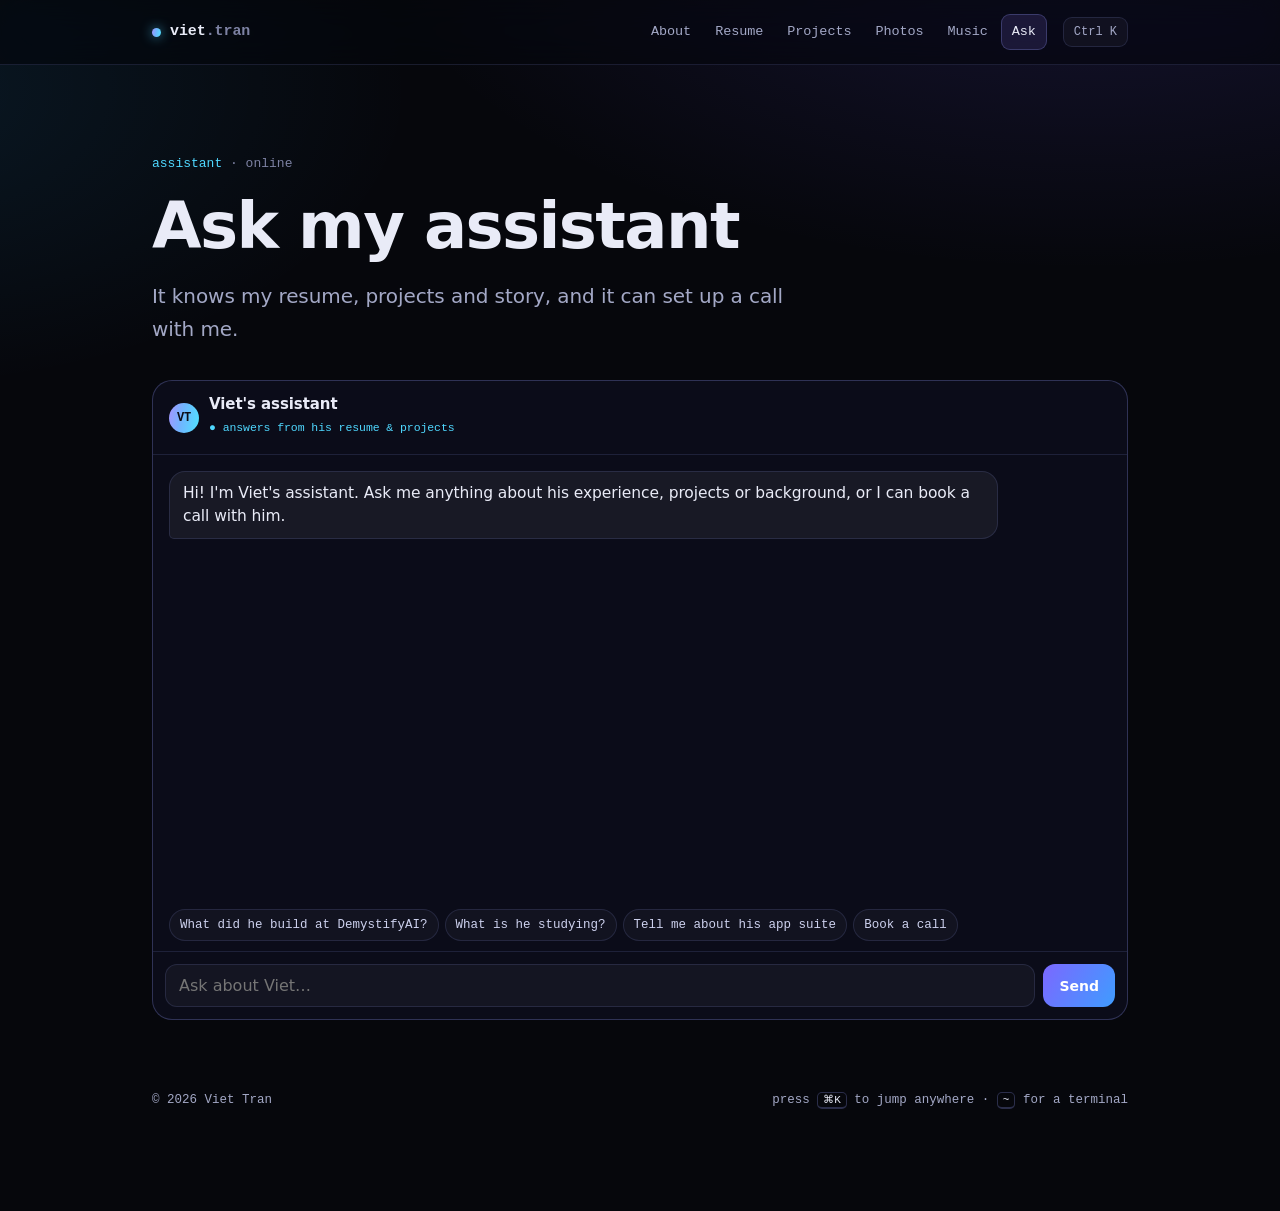
==== ask/index.html @ 3da8f182 "Publish site (content rev bb22c16f9d299852): 19 changed, 0 removed" ====
<!doctype html>
<html lang="en">
<head>
<meta name="site-root" content="../">
<meta charset="utf-8">
<meta name="viewport" content="width=device-width, initial-scale=1, viewport-fit=cover">
<title>Ask my assistant · Viet Tran</title>
<meta name="description" content="Ask questions about Viet Tran, or book a call.">
<meta name="theme-color" content="#06070c">
<meta property="og:title" content="Ask my assistant · Viet Tran">
<meta property="og:description" content="Ask questions about Viet Tran, or book a call.">
<meta property="og:type" content="website">
<meta property="og:image" content="https://viethtran.sites.tab.bot/og.png">
<link rel="icon" href="../assets/favicon.svg" type="image/svg+xml">
<link rel="stylesheet" href="../assets/styles.css">
<script defer src="../assets/data.js"></script>
<script defer src="../assets/app.js"></script>
</head>
<body class="ask-page">
<a class="skip" href="#main">Skip to content</a>
<div class="glow" aria-hidden="true"></div>
<header class="top">
  <div class="top-in">
    <a class="brand" href="../"><span class="dot" aria-hidden="true"></span><span>viet<span class="dim">.tran</span></span></a>
    <nav class="tabs" aria-label="Main"><a href="../" class="t-home">About</a><a href="../resume/">Resume</a><a href="../projects/">Projects</a><a href="../photos/">Photos</a><a href="../music/">Music</a><a href="../ask/" aria-current="page">Ask</a></nav>
    <button class="kbtn" type="button" data-open-cmdk aria-label="Open command menu"><span class="kbd-k">⌘K</span><svg class="kbtn-ic" viewBox="0 0 24 24" width="18" height="18" aria-hidden="true"><circle cx="11" cy="11" r="6.5" fill="none" stroke="currentColor" stroke-width="2"/><path d="M16 16l4.5 4.5" stroke="currentColor" stroke-width="2" stroke-linecap="round"/></svg></button>
  </div>
</header>
<main id="main" class="wrap fade">

<section class="phead">
  <p class="mono kicker"><span class="cy">assistant</span> · online</p>
  <h1>Ask my assistant</h1>
  <p class="lede">It knows my resume, projects and story, and it can set up a call with me.</p>
</section>
<div class="chat-host" data-chat-inline></div>
<noscript><p class="glass pad">The assistant needs JavaScript. You can still read my <a href="../resume/">resume</a> or find me on <a href="https://www.linkedin.com/in/viet-h-tran">LinkedIn</a>.</p></noscript>
</main>
<footer class="foot wrap">
  <span class="mono dim">© 2026 Viet Tran</span>
  <span class="mono dim hint-keys">press <kbd>⌘K</kbd> to jump anywhere · <kbd>~</kbd> for a terminal</span>
</footer>
<button class="ask-fab" type="button" data-open-chat aria-label="Ask my assistant"><span class="pulse" aria-hidden="true"></span><span>Ask<span class="long"> my assistant</span></span></button>
</body>
</html>
---- assets/styles.css ----
:root{
  --bg:#06070c; --bg2:#0b0d18; --text:#e9ebf7; --muted:#a3a8c6; --dim:#7d82a3;
  --line:rgba(150,160,255,.14); --line2:rgba(150,160,255,.26);
  --glass:rgba(22,26,48,.52); --glass2:rgba(30,36,66,.62);
  --violet:#8f7bff; --cyan:#4fd8ff; --pink:#c48bff;
  --grad:linear-gradient(100deg,#a594ff 0%,#6fb6ff 45%,#4fe3ff 100%);
  --r:16px; --sans:-apple-system,BlinkMacSystemFont,"SF Pro Text","Inter","Segoe UI",system-ui,Roboto,"Helvetica Neue",Arial,sans-serif;
  --mono:ui-monospace,"SF Mono","JetBrains Mono","Cascadia Code",Menlo,Consolas,monospace;
  color-scheme:dark;
}
*{box-sizing:border-box}
html{-webkit-text-size-adjust:100%;scroll-behavior:smooth;scroll-padding-top:84px}
body{margin:0;background:var(--bg);color:var(--text);font:400 17px/1.65 var(--sans);letter-spacing:-.005em;-webkit-font-smoothing:antialiased;min-height:100vh;overflow-x:hidden;
  background-image:radial-gradient(1200px 600px at 85% -10%,rgba(110,90,255,.16),transparent 60%),radial-gradient(900px 500px at -10% 10%,rgba(40,180,255,.10),transparent 60%);background-attachment:fixed}
@media (min-width:900px){body{font-size:16px}}
a{color:inherit}
img{max-width:100%;display:block}
::selection{background:rgba(143,123,255,.4)}
:focus-visible{outline:2px solid var(--cyan);outline-offset:3px;border-radius:8px}
.mono{font-family:var(--mono);letter-spacing:0}
.dim{color:var(--muted)} .cy{color:var(--cyan)} .small{font-size:.9em}
.skip{position:absolute;left:-999px;top:8px;background:var(--text);color:var(--bg);padding:8px 12px;border-radius:8px;z-index:99}
.skip:focus{left:8px}
.wrap{max-width:1040px;margin:0 auto;padding:0 20px}
@media (min-width:700px){.wrap{padding:0 32px}}

/* load fade (no scroll animations) */
.fade{animation:fadein .6s ease-out both}
@keyframes fadein{from{opacity:0;transform:translateY(4px)}to{opacity:1;transform:none}}
@media (prefers-reduced-motion:reduce){.fade{animation:none}*{scroll-behavior:auto!important}}

/* cursor glow (desktop only) */
.glow{position:fixed;left:0;top:0;width:560px;height:560px;margin:-280px 0 0 -280px;border-radius:50%;pointer-events:none;z-index:0;opacity:0;
  background:radial-gradient(circle,rgba(120,110,255,.13) 0%,rgba(79,216,255,.06) 35%,transparent 68%);transition:opacity .4s;will-change:transform}
@media (hover:hover) and (pointer:fine){body.has-glow .glow{opacity:1}}
main,header,footer{position:relative;z-index:1}

/* header */
.top{position:sticky;top:0;z-index:20;backdrop-filter:saturate(160%) blur(16px);-webkit-backdrop-filter:saturate(160%) blur(16px);background:rgba(6,7,12,.66);border-bottom:1px solid var(--line);padding-top:env(safe-area-inset-top)}
.top-in{max-width:1040px;margin:0 auto;padding:12px 20px;display:flex;align-items:center;gap:16px}
@media (min-width:700px){.top-in{padding:14px 32px}}
.brand{font-family:var(--mono);font-weight:600;text-decoration:none;font-size:15px;display:flex;align-items:center;gap:9px;white-space:nowrap}
.brand .dim{color:var(--dim)}
.dot{width:9px;height:9px;border-radius:50%;background:var(--grad);box-shadow:0 0 12px rgba(79,216,255,.7)}
.tabs{display:flex;gap:2px;margin-left:auto;font-family:var(--mono);font-size:13.5px}
.tabs a{text-decoration:none;color:var(--muted);padding:7px 11px;border-radius:9px;transition:color .2s,background .2s}
.tabs a:hover{color:var(--text);background:rgba(255,255,255,.05)}
.tabs a[aria-current]{color:var(--text);background:rgba(143,123,255,.14);box-shadow:inset 0 0 0 1px var(--line2)}
.kbtn{font:500 12px var(--mono);color:var(--muted);background:rgba(255,255,255,.04);border:1px solid var(--line);border-radius:9px;padding:7px 10px;cursor:pointer;display:flex;align-items:center;transition:all .2s}
.kbtn:hover{color:var(--text);border-color:var(--line2)}
.kbtn-ic{display:none}
@media (max-width:820px){
  .top-in{flex-wrap:wrap;row-gap:8px;padding-bottom:0}
  .kbtn{margin-left:auto;padding:8px 10px}
  .kbd-k{display:none}.kbtn-ic{display:block}
  .tabs{order:3;width:100%;margin:0 -20px;padding:0 14px 10px;overflow-x:auto;scrollbar-width:none;font-size:14px;gap:4px;width:calc(100% + 40px)}
  .tabs::-webkit-scrollbar{display:none}
  .tabs a{padding:7px 12px;white-space:nowrap}
  .tabs a.t-home{display:none}
}
@media (max-width:360px){.tabs a{padding:7px 9px}}

/* type */
h1,h2,h3{letter-spacing:-.025em;line-height:1.12;margin:0}
h1{font-size:clamp(38px,7vw,64px);font-weight:650}
h2{font-size:clamp(24px,3.4vw,30px);font-weight:620}
h3{font-size:19px;font-weight:600;letter-spacing:-.015em}
.grad{background:var(--grad);-webkit-background-clip:text;background-clip:text;color:transparent}
.kicker{font-size:13px;color:var(--dim);margin:0 0 16px}
.lede{font-size:clamp(18px,2.2vw,20px);color:var(--muted);max-width:640px;margin:18px 0 0}
.prose{max-width:720px}
.about-card{max-width:none}.about-card p{max-width:760px}
.prose p{margin:0 0 1em}.prose p:last-child{margin-bottom:0}
.prose a{color:var(--cyan)}

/* hero */
.hero{padding:72px 0 28px}
@media (min-width:900px){.hero{padding:120px 0 40px}}
.hero h1 .grad{display:inline-block;font-weight:600;font-size:.62em;line-height:1.15;margin-top:.25em;letter-spacing:-.02em}
@media (min-width:900px){.hero h1 .grad{font-size:.7em}}
.chips{display:flex;flex-wrap:wrap;gap:8px}
.chips.big{margin-top:26px}
.chip{font:500 12.5px/1 var(--mono);color:var(--muted);border:1px solid var(--line);background:rgba(255,255,255,.03);padding:8px 11px;border-radius:999px}
.chips.big .chip{font-size:13px;color:#c7cbe6}
.actions{display:flex;flex-wrap:wrap;gap:10px;margin-top:28px}
.btn{font:500 15px/1 var(--sans);text-decoration:none;display:inline-flex;align-items:center;gap:8px;padding:13px 18px;border-radius:12px;border:1px solid var(--line2);background:rgba(255,255,255,.04);color:var(--text);transition:transform .2s,background .2s,border-color .2s,box-shadow .2s;cursor:pointer}
.btn:hover{transform:translateY(-2px);background:rgba(255,255,255,.07);border-color:rgba(160,170,255,.4)}
.btn.primary{background:linear-gradient(120deg,rgba(143,123,255,.9),rgba(79,170,255,.85));border-color:transparent;color:#fff;box-shadow:0 8px 30px -10px rgba(120,110,255,.8)}
.btn.primary:hover{box-shadow:0 12px 36px -10px rgba(100,160,255,.9)}
.btn.ghost{color:var(--dim);border-style:dashed;cursor:default}
.btn.ghost:hover{transform:none}

/* sections */
.section{padding:44px 0 8px}
.sh{display:flex;align-items:baseline;gap:12px;margin-bottom:20px;font-size:22px}
.sh .mono{font-size:13px;color:var(--violet)}
.sh .more{margin-left:auto;font-size:13px;color:var(--muted);text-decoration:none}
.sh .more:hover{color:var(--cyan)}
.glass{background:var(--glass);border:1px solid var(--line);border-radius:var(--r);backdrop-filter:blur(14px);-webkit-backdrop-filter:blur(14px);box-shadow:inset 0 1px 0 rgba(255,255,255,.04)}
.pad{padding:22px}
@media (min-width:700px){.pad{padding:30px}}
.lift{transition:transform .25s ease,border-color .25s,background .25s,box-shadow .25s}
@media (hover:hover){.lift:hover{transform:translateY(-3px);border-color:var(--line2);box-shadow:0 18px 40px -24px rgba(100,110,255,.6)}}

.grid{display:grid;gap:14px}
@media (min-width:720px){.grid{grid-template-columns:repeat(2,1fr);gap:18px}}
.card{display:flex;flex-direction:column;gap:10px;text-decoration:none;padding:22px;border-radius:var(--r);background:var(--glass);border:1px solid var(--line);color:inherit}
.card p{margin:0;color:var(--muted)}
.card .chips{margin-top:auto;padding-top:6px}
.card-top{display:flex;justify-content:space-between;align-items:center}
.tag{font-size:12px;color:var(--cyan)}
.arrow{color:var(--dim);transition:transform .25s,color .25s}
.card:hover .arrow{transform:translateX(3px);color:var(--cyan)}

.ask-card{display:grid;gap:18px}
.ask-card h2{font-size:24px;margin-bottom:6px}
.ask-card p{margin:0}
.ask-try{display:flex;flex-wrap:wrap;gap:8px}
.chip.q{cursor:pointer;font-size:13px;padding:10px 13px;color:#d5d8f0;transition:all .2s}
.chip.q:hover{border-color:var(--cyan);color:#fff;background:rgba(79,216,255,.08)}
@media (min-width:860px){.ask-card{grid-template-columns:1.2fr 1fr;align-items:center}}

/* page head */
.phead{padding:56px 0 26px}
@media (min-width:900px){.phead{padding:88px 0 34px}}

/* resume */
.resume section+section{margin-top:30px}
.rh{font-size:12.5px;text-transform:uppercase;letter-spacing:.12em;color:var(--violet);margin:0 0 6px;font-weight:600}
.ritem{padding:16px 0;border-top:1px solid var(--line)}
.ritem:first-of-type{border-top:0}
.rhead{display:flex;justify-content:space-between;gap:12px;flex-wrap:wrap;align-items:baseline}
.rhead .mono{font-size:13px}
.rlink{font-size:12px;color:var(--cyan);text-decoration:none;margin-left:6px;font-weight:500;white-space:nowrap}
.rsub{display:flex;justify-content:space-between;flex-wrap:wrap;gap:4px 12px;color:#cdd0ea;margin-top:3px}
.ritem ul{margin:10px 0 0;padding-left:18px;color:var(--muted)}
.ritem li{margin:5px 0}
.ritem li::marker{color:var(--violet)}
.skills{margin:6px 0 0;display:grid;gap:10px}
.skills div{display:grid;gap:2px}
@media (min-width:700px){.skills div{grid-template-columns:150px 1fr;gap:16px}}
.skills dt{font-size:13px;color:var(--dim);padding-top:2px}.skills dd{margin:0}

/* case study */
.case{padding-top:30px}
.back{font-size:13px;color:var(--muted);text-decoration:none}
.back:hover{color:var(--cyan)}
.case-head{padding:30px 0 10px}
.meta{display:grid;grid-template-columns:repeat(auto-fit,minmax(150px,1fr));gap:0;margin:28px 0 0;padding:6px 8px}
.meta div{padding:12px 14px}
.meta dt{font-size:11.5px;text-transform:uppercase;letter-spacing:.12em;color:var(--dim)}
.meta dd{margin:4px 0 0}
.steps{display:flex;gap:6px;flex-wrap:wrap;margin:22px 0 0;font-size:13px}
.steps a{text-decoration:none;color:var(--muted);border:1px solid var(--line);padding:7px 11px;border-radius:999px;transition:all .2s}
.steps a span{color:var(--violet);margin-right:7px}
.steps a:hover{color:var(--text);border-color:var(--line2)}
.case-body{margin-top:34px}
.case-body h2{font-size:26px;margin:44px 0 14px;display:flex;align-items:center;gap:12px}
.case-body h2::before{content:"";width:22px;height:2px;background:var(--grad);border-radius:2px}
.case-body h2:first-child{margin-top:0}
.case-body ul{padding-left:20px;margin:0 0 1em}
.case-body li{margin:8px 0;color:#cfd2ea}
.case-body li::marker{color:var(--violet)}
.case-body strong{color:var(--text)}
.case-body p{color:#cfd2ea}
.slot{margin:22px 0}
.slot-box{aspect-ratio:16/9;border-radius:var(--r);border:1px dashed var(--line2);background:repeating-linear-gradient(135deg,rgba(143,123,255,.05) 0 12px,transparent 12px 24px),var(--bg2);display:flex;flex-direction:column;align-items:center;justify-content:center;gap:6px;text-align:center;padding:16px}
.slot-box span{font:600 12px var(--mono);letter-spacing:.14em;text-transform:uppercase;color:var(--violet)}
.slot-box small{color:var(--muted);font-size:14px;max-width:340px}
figure{margin:22px 0}
figcaption{font:13px var(--mono);color:var(--dim);margin-top:8px}
figure img{border-radius:var(--r);border:1px solid var(--line)}
.todo{display:block;border-left:2px solid var(--pink);background:rgba(196,139,255,.07);padding:10px 14px;border-radius:0 10px 10px 0;color:#dccdf8;font-size:.94em;margin:0}
.todo b{font:600 11px var(--mono);letter-spacing:.12em;text-transform:uppercase;color:var(--pink);margin-right:8px}
.next{margin-top:56px}
.next h3{font-size:22px}

/* photos */
.album{display:grid;grid-template-columns:repeat(2,1fr);gap:10px}
@media (min-width:720px){.album{grid-template-columns:repeat(3,1fr);gap:14px}}
.ph{position:relative;aspect-ratio:4/5;border-radius:14px;overflow:hidden;border:1px solid var(--line);background:var(--bg2);padding:0;cursor:zoom-in;color:inherit;font:inherit}
.ph img{width:100%;height:100%;object-fit:cover}
.ph .cap{position:absolute;left:10px;bottom:10px;right:10px;font:500 12.5px var(--mono);color:#e5e7f7;text-align:left;text-shadow:0 1px 8px #000}
.ph.empty{background:radial-gradient(120% 90% at 20% 0%,rgba(143,123,255,.20),transparent 60%),radial-gradient(100% 80% at 100% 100%,rgba(79,216,255,.14),transparent 60%),var(--bg2)}
.ph-in{position:absolute;inset:0;display:flex;flex-direction:column;justify-content:space-between;padding:12px}
.ph-in .mono{font-size:11px;color:var(--dim);text-align:left;letter-spacing:.08em;text-transform:uppercase}
.lightbox{position:fixed;inset:0;z-index:60;background:rgba(3,4,8,.9);backdrop-filter:blur(10px);-webkit-backdrop-filter:blur(10px);display:flex;align-items:center;justify-content:center;padding:20px;animation:fadein .2s ease-out}
.lightbox[hidden]{display:none}
.lb-fig{margin:0;max-width:min(900px,92vw);width:100%}
.lb-media{aspect-ratio:4/5;max-height:76vh;margin:0 auto;border-radius:16px;overflow:hidden;border:1px solid var(--line2);background:var(--bg2);display:flex;align-items:center;justify-content:center}
.lb-media img{width:100%;height:100%;object-fit:contain}
.lb-media .mono{color:var(--dim);font-size:13px}
.lb-cap{text-align:center;color:var(--muted);margin-top:12px}
.lb-x,.lb-nav{position:absolute;background:rgba(255,255,255,.06);border:1px solid var(--line2);color:var(--text);border-radius:50%;width:44px;height:44px;font-size:22px;cursor:pointer;display:flex;align-items:center;justify-content:center}
.lb-x{top:calc(16px + env(safe-area-inset-top));right:16px;font-size:16px}
.lb-nav.prev{left:12px}.lb-nav.next{right:12px}
@media (max-width:600px){.lb-nav{top:auto;bottom:calc(20px + env(safe-area-inset-bottom))}.lb-nav.prev{left:calc(50% - 56px)}.lb-nav.next{right:calc(50% - 56px)}}

/* music */
.player{padding:12px;overflow:hidden}
.player iframe{border-radius:12px;display:block}
.player-slot{min-height:300px;border:1px dashed var(--line2);border-radius:12px;display:flex;flex-direction:column;align-items:center;justify-content:center;text-align:center;gap:6px;padding:24px}
.player-slot p{margin:0}
.eq{display:flex;gap:5px;align-items:flex-end;height:38px;margin-bottom:12px}
.eq i{width:6px;border-radius:3px;background:var(--grad);animation:eq 1.4s ease-in-out infinite}
.eq i:nth-child(1){height:40%;animation-delay:-.2s}.eq i:nth-child(2){height:80%;animation-delay:-.6s}.eq i:nth-child(3){height:55%;animation-delay:-.9s}.eq i:nth-child(4){height:95%;animation-delay:-.3s}.eq i:nth-child(5){height:35%;animation-delay:-1.1s}
@keyframes eq{0%,100%{transform:scaleY(.45)}50%{transform:scaleY(1)}}
.eq i{transform-origin:bottom}
@media (prefers-reduced-motion:reduce){.eq i{animation:none}}

/* footer */
.foot{display:flex;justify-content:space-between;flex-wrap:wrap;gap:10px;padding-top:70px;padding-bottom:calc(100px + env(safe-area-inset-bottom));font-size:12.5px}
kbd{font:500 11px var(--mono);border:1px solid var(--line2);border-bottom-width:2px;border-radius:5px;padding:1px 5px;color:var(--text)}
@media (hover:none){.hint-keys{display:none}}

/* floating ask */
.ask-fab{position:fixed;right:18px;bottom:calc(18px + env(safe-area-inset-bottom));z-index:30;font:500 14.5px var(--sans);color:#fff;border:1px solid rgba(160,170,255,.35);background:rgba(28,30,58,.78);backdrop-filter:blur(14px);-webkit-backdrop-filter:blur(14px);padding:12px 16px 12px 14px;border-radius:999px;display:flex;align-items:center;gap:10px;cursor:pointer;box-shadow:0 10px 30px -10px rgba(0,0,0,.8),0 0 0 1px rgba(255,255,255,.02);transition:transform .2s,border-color .2s}
.ask-fab:hover{transform:translateY(-2px);border-color:var(--cyan)}
.pulse{width:8px;height:8px;border-radius:50%;background:var(--cyan);box-shadow:0 0 0 0 rgba(79,216,255,.6);animation:pulse 2.4s infinite}
@keyframes pulse{0%{box-shadow:0 0 0 0 rgba(79,216,255,.5)}70%{box-shadow:0 0 0 8px rgba(79,216,255,0)}100%{box-shadow:0 0 0 0 rgba(79,216,255,0)}}
body.ask-page .ask-fab,body.chat-open .ask-fab{display:none}

/* chat */
.chat{display:flex;flex-direction:column;background:rgba(12,14,28,.92);border:1px solid var(--line2);border-radius:20px;overflow:hidden;backdrop-filter:blur(18px);-webkit-backdrop-filter:blur(18px)}
.chat-panel{position:fixed;z-index:50;right:18px;bottom:18px;width:400px;height:min(620px,calc(100vh - 110px));box-shadow:0 30px 80px -20px rgba(0,0,0,.9);animation:fadein .2s ease-out}
.chat-panel{display:flex}.chat-panel .chat{flex:1;min-height:0}
.chat-panel[hidden]{display:none}
@media (max-width:600px){.chat-panel{inset:0;width:auto;height:auto;border-radius:0;border:0;padding-top:env(safe-area-inset-top);padding-bottom:env(safe-area-inset-bottom)}}
.chat-inline .chat{height:min(640px,72vh)}
.chat-h{display:flex;align-items:center;gap:10px;padding:14px 16px;border-bottom:1px solid var(--line)}
.chat-h .av{width:30px;height:30px;border-radius:50%;background:var(--grad);display:flex;align-items:center;justify-content:center;font:600 12px var(--mono);color:#0b0d18}
.chat-h b{font-size:15px;font-weight:600;display:block;line-height:1.2}
.chat-h small{font:11.5px var(--mono);color:var(--cyan)}
.chat-x{margin-left:auto;background:none;border:0;color:var(--muted);font-size:18px;cursor:pointer;width:36px;height:36px;border-radius:10px}
.chat-x:hover{background:rgba(255,255,255,.06);color:var(--text)}
.chat-log{flex:1;min-height:0;overflow-y:auto;padding:16px;display:flex;flex-direction:column;gap:10px;overscroll-behavior:contain}
.msg{max-width:88%;padding:10px 13px;border-radius:16px;font-size:15.5px;line-height:1.5;white-space:pre-wrap;word-wrap:break-word}
@media (max-width:600px){.msg{font-size:17px}}
.msg.bot{background:rgba(255,255,255,.055);border:1px solid var(--line);border-bottom-left-radius:5px;align-self:flex-start}
.msg.me{background:linear-gradient(120deg,#7b68ff,#3f9cff);color:#fff;border-bottom-right-radius:5px;align-self:flex-end}
.msg a{color:var(--cyan)}
.msg.me a{color:#fff}
.msg.typing{color:var(--dim);font-family:var(--mono);font-size:13px}
.sugg{flex:none;display:flex;flex-wrap:wrap;gap:6px;padding:0 16px 10px}
.sugg button{font:500 12.5px var(--mono);color:#cdd1ee;background:rgba(255,255,255,.03);border:1px solid var(--line);padding:8px 10px;border-radius:999px;cursor:pointer}
.sugg button:hover{border-color:var(--cyan);color:#fff}
.chat-f{display:flex;gap:8px;padding:12px;border-top:1px solid var(--line)}
.chat-f input{flex:1;min-width:0;font:400 16px var(--sans);color:var(--text);background:rgba(255,255,255,.04);border:1px solid var(--line);border-radius:12px;padding:11px 13px}
.chat-f input:focus{outline:none;border-color:var(--violet)}
.chat-f button{font:600 14px var(--sans);color:#fff;background:linear-gradient(120deg,#7b68ff,#3f9cff);border:0;border-radius:12px;padding:0 16px;cursor:pointer}
.bk{display:grid;gap:9px;margin-top:4px;white-space:normal}
.bk label{display:grid;gap:4px;font:12px var(--mono);color:var(--muted)}
.bk input,.bk select,.bk textarea{font:400 16px var(--sans);color:var(--text);background:rgba(0,0,0,.25);border:1px solid var(--line);border-radius:10px;padding:9px 11px;width:100%}
.bk textarea{min-height:70px;resize:vertical}
.bk .hp{position:absolute;left:-9999px;width:1px;height:1px;opacity:0}
.bk button{font:600 15px var(--sans);color:#fff;background:linear-gradient(120deg,#7b68ff,#3f9cff);border:0;border-radius:10px;padding:11px;cursor:pointer}
.bk button[disabled]{opacity:.6}
.bk .err{color:#ff9db0;font-size:13px}
.bk .tz{font:11.5px var(--mono);color:var(--dim)}

/* cmdk */
.cmdk{position:fixed;inset:0;z-index:70;background:rgba(3,4,10,.6);backdrop-filter:blur(6px);-webkit-backdrop-filter:blur(6px);display:flex;align-items:flex-start;justify-content:center;padding:12vh 16px 16px;animation:fadein .15s ease-out}
.cmdk[hidden]{display:none}
.cmdk-box{width:100%;max-width:580px;background:rgba(14,16,32,.96);border:1px solid var(--line2);border-radius:16px;overflow:hidden;box-shadow:0 40px 100px -20px rgba(0,0,0,.9)}
.cmdk-in{display:flex;align-items:center;gap:10px;padding:14px 16px;border-bottom:1px solid var(--line)}
.cmdk-in input{flex:1;background:none;border:0;color:var(--text);font:400 17px var(--sans);outline:none;min-width:0}
.cmdk-in .mono{font-size:11px;color:var(--dim)}
.cmdk-list{max-height:min(420px,60vh);overflow-y:auto;padding:6px;margin:0;list-style:none}
.cmdk-g{font:600 10.5px var(--mono);text-transform:uppercase;letter-spacing:.14em;color:var(--dim);padding:10px 12px 6px}
.cmdk-it{display:flex;align-items:center;gap:12px;padding:11px 12px;border-radius:10px;cursor:pointer;color:#d3d6ee;font-size:15px}
.cmdk-it .ic{width:26px;height:26px;border-radius:7px;background:rgba(143,123,255,.14);display:flex;align-items:center;justify-content:center;font:12px var(--mono);color:var(--violet);flex:none}
.cmdk-it small{margin-left:auto;font:11.5px var(--mono);color:var(--dim)}
.cmdk-it[aria-selected=true]{background:rgba(143,123,255,.16);color:#fff}
.cmdk-empty{padding:18px;color:var(--dim);font:13px var(--mono)}

/* terminal */
.term{position:fixed;inset:0;z-index:80;background:rgba(3,4,8,.97);font:15px/1.6 var(--mono);color:#c9f7ff;display:flex;flex-direction:column;padding:calc(20px + env(safe-area-inset-top)) 22px calc(20px + env(safe-area-inset-bottom));animation:fadein .15s ease-out}
.term[hidden]{display:none}
.term-out{flex:1;overflow-y:auto;white-space:pre-wrap;word-break:break-word}
.term-out .p{color:var(--violet)}.term-out .c{color:var(--cyan)}.term-out .d{color:var(--dim)}.term-out .e{color:#ff9db0}
.term-row{display:flex;gap:10px;align-items:center;padding-top:8px}
.term-row .p{color:var(--violet);white-space:nowrap}
.term-row input{flex:1;background:none;border:0;outline:none;color:#fff;font:16px var(--mono);caret-color:var(--cyan);min-width:0}
.term-x{position:absolute;top:calc(14px + env(safe-area-inset-top));right:14px;background:none;border:1px solid var(--line2);color:var(--muted);border-radius:8px;font:12px var(--mono);padding:6px 9px;cursor:pointer}

@media (max-width:600px){.ask-fab{padding:11px 14px 11px 12px;font-size:14px;right:14px;bottom:calc(14px + env(safe-area-inset-bottom))}.ask-fab .long{display:none}}
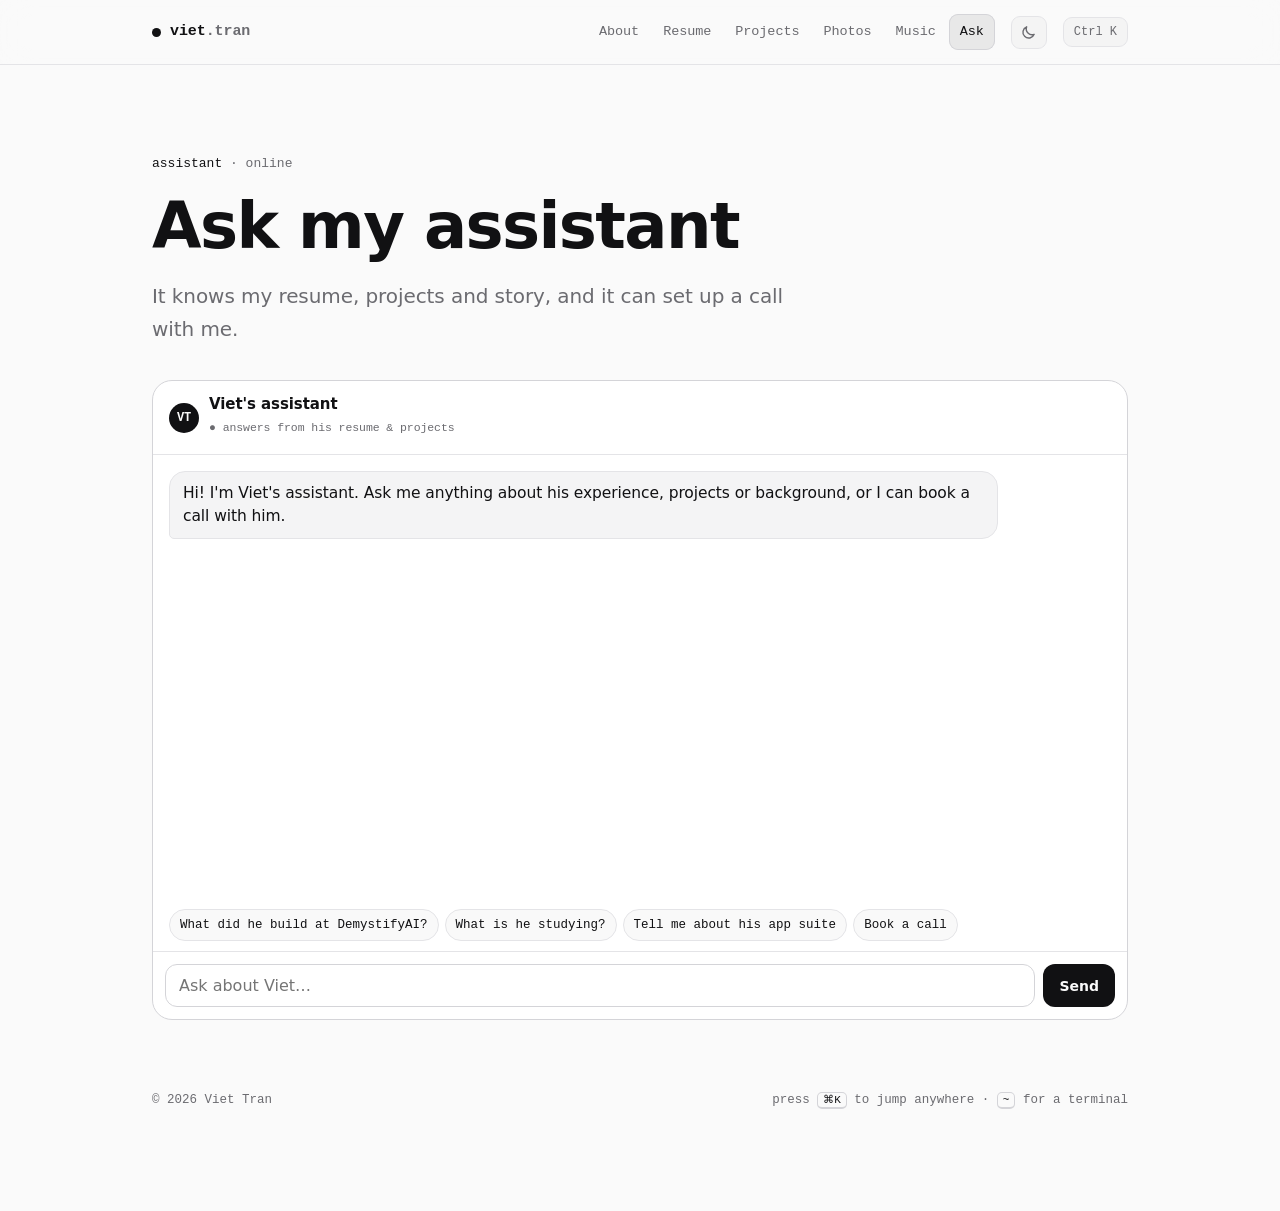
==== commit 0e941f0f: "Graphite color theme (light/dark with sun/moon toggle)" ====
--- a/ask/index.html
+++ b/ask/index.html
@@ -6,13 +6,16 @@
 <meta name="viewport" content="width=device-width, initial-scale=1, viewport-fit=cover">
 <title>Ask my assistant · Viet Tran</title>
 <meta name="description" content="Ask questions about Viet Tran, or book a call.">
-<meta name="theme-color" content="#06070c">
+<meta name="color-scheme" content="dark light">
+<meta name="theme-color" content="#111113" media="(prefers-color-scheme: dark)">
+<meta name="theme-color" content="#FAFAFA" media="(prefers-color-scheme: light)">
 <meta property="og:title" content="Ask my assistant · Viet Tran">
 <meta property="og:description" content="Ask questions about Viet Tran, or book a call.">
 <meta property="og:type" content="website">
 <meta property="og:image" content="https://viethtran.sites.tab.bot/og.png">
 <link rel="icon" href="../assets/favicon.svg" type="image/svg+xml">
 <link rel="stylesheet" href="../assets/styles.css">
+<script src="../assets/theme.js"></script>
 <script defer src="../assets/data.js"></script>
 <script defer src="../assets/app.js"></script>
 </head>
@@ -23,6 +26,7 @@
   <div class="top-in">
     <a class="brand" href="../"><span class="dot" aria-hidden="true"></span><span>viet<span class="dim">.tran</span></span></a>
     <nav class="tabs" aria-label="Main"><a href="../" class="t-home">About</a><a href="../resume/">Resume</a><a href="../projects/">Projects</a><a href="../photos/">Photos</a><a href="../music/">Music</a><a href="../ask/" aria-current="page">Ask</a></nav>
+    <button class="theme-btn" type="button" data-theme-toggle aria-label="Light or dark mode" title="Light or dark mode"><svg class="ic-sun" viewBox="0 0 24 24" aria-hidden="true"><circle cx="12" cy="12" r="4.2" fill="none" stroke="currentColor" stroke-width="2"/><path d="M12 2.5v2.2M12 19.3v2.2M2.5 12h2.2M19.3 12h2.2M5.3 5.3l1.6 1.6M17.1 17.1l1.6 1.6M5.3 18.7l1.6-1.6M17.1 6.9l1.6-1.6" stroke="currentColor" stroke-width="2" stroke-linecap="round"/></svg><svg class="ic-moon" viewBox="0 0 24 24" aria-hidden="true"><path d="M20 14.6A8.2 8.2 0 0 1 9.4 4a8.2 8.2 0 1 0 10.6 10.6z" fill="none" stroke="currentColor" stroke-width="2" stroke-linejoin="round"/></svg></button>
     <button class="kbtn" type="button" data-open-cmdk aria-label="Open command menu"><span class="kbd-k">⌘K</span><svg class="kbtn-ic" viewBox="0 0 24 24" width="18" height="18" aria-hidden="true"><circle cx="11" cy="11" r="6.5" fill="none" stroke="currentColor" stroke-width="2"/><path d="M16 16l4.5 4.5" stroke="currentColor" stroke-width="2" stroke-linecap="round"/></svg></button>
   </div>
 </header>
--- a/assets/styles.css
+++ b/assets/styles.css
@@ -1,21 +1,45 @@
 :root{
-  --bg:#06070c; --bg2:#0b0d18; --text:#e9ebf7; --muted:#a3a8c6; --dim:#7d82a3;
-  --line:rgba(150,160,255,.14); --line2:rgba(150,160,255,.26);
-  --glass:rgba(22,26,48,.52); --glass2:rgba(30,36,66,.62);
-  --violet:#8f7bff; --cyan:#4fd8ff; --pink:#c48bff;
-  --grad:linear-gradient(100deg,#a594ff 0%,#6fb6ff 45%,#4fe3ff 100%);
+  /* Graphite: grays and white only, no accent color. Dark is the default; light follows the device or the sun/moon button. */
+  --bg:#111113; --bg2:#18181B; --card:#1C1C1F; --text:#F2F2F2; --muted:#A1A1A6; --dim:#909096;
+  --line:#2A2A2E; --line2:#3A3A3F;
+  --glass:var(--card); --glass2:#232327;
+  --soft:rgba(255,255,255,.035); --hover:rgba(255,255,255,.07); --sel:rgba(255,255,255,.10); --selection:rgba(255,255,255,.22);
+  --input:rgba(0,0,0,.28); --header:rgba(17,17,19,.84); --pop:#1C1C1F; --overlay:rgba(10,10,11,.94); --scrim:rgba(0,0,0,.6);
+  --fill:#F2F2F2; --on-fill:#111113; --shadow:rgba(0,0,0,.55); --pulse:rgba(242,242,242,.45);
+  --err:#FF9B9B; --ok:#86E0B3; --warn:#F2C97D;
+  --violet:var(--muted); --cyan:var(--text); --pink:var(--muted);
+  --grad:linear-gradient(var(--text),var(--text));
+  --show-sun:block; --show-moon:none;
   --r:16px; --sans:-apple-system,BlinkMacSystemFont,"SF Pro Text","Inter","Segoe UI",system-ui,Roboto,"Helvetica Neue",Arial,sans-serif;
   --mono:ui-monospace,"SF Mono","JetBrains Mono","Cascadia Code",Menlo,Consolas,monospace;
   color-scheme:dark;
 }
+@media (prefers-color-scheme:light){:root:not([data-theme=dark]){
+  --bg:#FAFAFA; --bg2:#F1F1F3; --card:#FFFFFF; --text:#111113; --muted:#6B6B70; --dim:#6B6B70;
+  --line:#E4E4E7; --line2:#D4D4D8; --glass2:#F4F4F5;
+  --soft:rgba(0,0,0,.025); --hover:rgba(0,0,0,.05); --sel:rgba(0,0,0,.07); --selection:rgba(17,17,19,.16);
+  --input:#FFFFFF; --header:rgba(250,250,250,.86); --pop:#FFFFFF; --overlay:rgba(250,250,250,.96); --scrim:rgba(17,17,19,.28);
+  --fill:#111113; --on-fill:#FAFAFA; --shadow:rgba(17,17,19,.14); --pulse:rgba(17,17,19,.35);
+  --err:#B42318; --ok:#146C43; --warn:#8A5300;
+  --show-sun:none; --show-moon:block; color-scheme:light;
+}}
+:root[data-theme=light]{
+  --bg:#FAFAFA; --bg2:#F1F1F3; --card:#FFFFFF; --text:#111113; --muted:#6B6B70; --dim:#6B6B70;
+  --line:#E4E4E7; --line2:#D4D4D8; --glass2:#F4F4F5;
+  --soft:rgba(0,0,0,.025); --hover:rgba(0,0,0,.05); --sel:rgba(0,0,0,.07); --selection:rgba(17,17,19,.16);
+  --input:#FFFFFF; --header:rgba(250,250,250,.86); --pop:#FFFFFF; --overlay:rgba(250,250,250,.96); --scrim:rgba(17,17,19,.28);
+  --fill:#111113; --on-fill:#FAFAFA; --shadow:rgba(17,17,19,.14); --pulse:rgba(17,17,19,.35);
+  --err:#B42318; --ok:#146C43; --warn:#8A5300;
+  --show-sun:none; --show-moon:block; color-scheme:light;
+}
 *{box-sizing:border-box}
 html{-webkit-text-size-adjust:100%;scroll-behavior:smooth;scroll-padding-top:84px}
 body{margin:0;background:var(--bg);color:var(--text);font:400 17px/1.65 var(--sans);letter-spacing:-.005em;-webkit-font-smoothing:antialiased;min-height:100vh;overflow-x:hidden;
-  background-image:radial-gradient(1200px 600px at 85% -10%,rgba(110,90,255,.16),transparent 60%),radial-gradient(900px 500px at -10% 10%,rgba(40,180,255,.10),transparent 60%);background-attachment:fixed}
+  transition:background-color .2s,color .2s}
 @media (min-width:900px){body{font-size:16px}}
 a{color:inherit}
 img{max-width:100%;display:block}
-::selection{background:rgba(143,123,255,.4)}
+::selection{background:var(--selection)}
 :focus-visible{outline:2px solid var(--cyan);outline-offset:3px;border-radius:8px}
 .mono{font-family:var(--mono);letter-spacing:0}
 .dim{color:var(--muted)} .cy{color:var(--cyan)} .small{font-size:.9em}
@@ -25,33 +49,39 @@
 @media (min-width:700px){.wrap{padding:0 32px}}
 
 /* load fade (no scroll animations) */
-.fade{animation:fadein .6s ease-out both}
+.fade{animation:fadein .6s ease-out backwards}
 @keyframes fadein{from{opacity:0;transform:translateY(4px)}to{opacity:1;transform:none}}
 @media (prefers-reduced-motion:reduce){.fade{animation:none}*{scroll-behavior:auto!important}}
 
 /* cursor glow (desktop only) */
 .glow{position:fixed;left:0;top:0;width:560px;height:560px;margin:-280px 0 0 -280px;border-radius:50%;pointer-events:none;z-index:0;opacity:0;
-  background:radial-gradient(circle,rgba(120,110,255,.13) 0%,rgba(79,216,255,.06) 35%,transparent 68%);transition:opacity .4s;will-change:transform}
+  display:none}
 @media (hover:hover) and (pointer:fine){body.has-glow .glow{opacity:1}}
 main,header,footer{position:relative;z-index:1}
 
 /* header */
-.top{position:sticky;top:0;z-index:20;backdrop-filter:saturate(160%) blur(16px);-webkit-backdrop-filter:saturate(160%) blur(16px);background:rgba(6,7,12,.66);border-bottom:1px solid var(--line);padding-top:env(safe-area-inset-top)}
+.top{position:sticky;top:0;z-index:20;backdrop-filter:saturate(160%) blur(16px);-webkit-backdrop-filter:saturate(160%) blur(16px);background:var(--header);border-bottom:1px solid var(--line);padding-top:env(safe-area-inset-top)}
 .top-in{max-width:1040px;margin:0 auto;padding:12px 20px;display:flex;align-items:center;gap:16px}
 @media (min-width:700px){.top-in{padding:14px 32px}}
 .brand{font-family:var(--mono);font-weight:600;text-decoration:none;font-size:15px;display:flex;align-items:center;gap:9px;white-space:nowrap}
 .brand .dim{color:var(--dim)}
-.dot{width:9px;height:9px;border-radius:50%;background:var(--grad);box-shadow:0 0 12px rgba(79,216,255,.7)}
+.dot{width:9px;height:9px;border-radius:50%;background:var(--text)}
 .tabs{display:flex;gap:2px;margin-left:auto;font-family:var(--mono);font-size:13.5px}
 .tabs a{text-decoration:none;color:var(--muted);padding:7px 11px;border-radius:9px;transition:color .2s,background .2s}
-.tabs a:hover{color:var(--text);background:rgba(255,255,255,.05)}
-.tabs a[aria-current]{color:var(--text);background:rgba(143,123,255,.14);box-shadow:inset 0 0 0 1px var(--line2)}
-.kbtn{font:500 12px var(--mono);color:var(--muted);background:rgba(255,255,255,.04);border:1px solid var(--line);border-radius:9px;padding:7px 10px;cursor:pointer;display:flex;align-items:center;transition:all .2s}
+.tabs a:hover{color:var(--text);background:var(--hover)}
+.tabs a[aria-current]{color:var(--text);background:var(--sel);box-shadow:inset 0 0 0 1px var(--line2)}
+.kbtn{font:500 12px var(--mono);color:var(--muted);background:var(--soft);border:1px solid var(--line);border-radius:9px;padding:7px 10px;cursor:pointer;display:flex;align-items:center;transition:all .2s}
 .kbtn:hover{color:var(--text);border-color:var(--line2)}
 .kbtn-ic{display:none}
+/* sun/moon theme switch: the sun shows in dark mode (tap for light), the moon in light mode */
+.theme-btn{flex:none;color:var(--muted);background:var(--soft);border:1px solid var(--line);border-radius:9px;width:36px;height:33px;padding:0;display:flex;align-items:center;justify-content:center;cursor:pointer;transition:color .2s,border-color .2s,background .2s}
+.theme-btn:hover{color:var(--text);border-color:var(--line2);background:var(--hover)}
+.theme-btn svg{width:17px;height:17px}
+.theme-btn .ic-sun{display:var(--show-sun)}.theme-btn .ic-moon{display:var(--show-moon)}
 @media (max-width:820px){
   .top-in{flex-wrap:wrap;row-gap:8px;padding-bottom:0}
   .kbtn{margin-left:auto;padding:8px 10px}
+  .theme-btn{margin-left:auto;width:40px;height:36px}.theme-btn+.kbtn{margin-left:0}
   .kbd-k{display:none}.kbtn-ic{display:block}
   .tabs{order:3;width:100%;margin:0 -20px;padding:0 14px 10px;overflow-x:auto;scrollbar-width:none;font-size:14px;gap:4px;width:calc(100% + 40px)}
   .tabs::-webkit-scrollbar{display:none}
@@ -65,13 +95,14 @@
 h1{font-size:clamp(38px,7vw,64px);font-weight:650}
 h2{font-size:clamp(24px,3.4vw,30px);font-weight:620}
 h3{font-size:19px;font-weight:600;letter-spacing:-.015em}
-.grad{background:var(--grad);-webkit-background-clip:text;background-clip:text;color:transparent}
+.grad{color:var(--muted)}
 .kicker{font-size:13px;color:var(--dim);margin:0 0 16px}
 .lede{font-size:clamp(18px,2.2vw,20px);color:var(--muted);max-width:640px;margin:18px 0 0}
 .prose{max-width:720px}
 .about-card{max-width:none}.about-card p{max-width:760px}
 .prose p{margin:0 0 1em}.prose p:last-child{margin-bottom:0}
-.prose a{color:var(--cyan)}
+.prose a{color:var(--text);text-decoration:underline;text-underline-offset:3px;text-decoration-thickness:1px}
+.prose a:hover{text-decoration-thickness:2px}
 
 /* hero */
 .hero{padding:72px 0 28px}
@@ -80,13 +111,13 @@
 @media (min-width:900px){.hero h1 .grad{font-size:.7em}}
 .chips{display:flex;flex-wrap:wrap;gap:8px}
 .chips.big{margin-top:26px}
-.chip{font:500 12.5px/1 var(--mono);color:var(--muted);border:1px solid var(--line);background:rgba(255,255,255,.03);padding:8px 11px;border-radius:999px}
-.chips.big .chip{font-size:13px;color:#c7cbe6}
+.chip{font:500 12.5px/1 var(--mono);color:var(--muted);border:1px solid var(--line);background:var(--soft);padding:8px 11px;border-radius:999px}
+.chips.big .chip{font-size:13px;color:var(--text)}
 .actions{display:flex;flex-wrap:wrap;gap:10px;margin-top:28px}
-.btn{font:500 15px/1 var(--sans);text-decoration:none;display:inline-flex;align-items:center;gap:8px;padding:13px 18px;border-radius:12px;border:1px solid var(--line2);background:rgba(255,255,255,.04);color:var(--text);transition:transform .2s,background .2s,border-color .2s,box-shadow .2s;cursor:pointer}
-.btn:hover{transform:translateY(-2px);background:rgba(255,255,255,.07);border-color:rgba(160,170,255,.4)}
-.btn.primary{background:linear-gradient(120deg,rgba(143,123,255,.9),rgba(79,170,255,.85));border-color:transparent;color:#fff;box-shadow:0 8px 30px -10px rgba(120,110,255,.8)}
-.btn.primary:hover{box-shadow:0 12px 36px -10px rgba(100,160,255,.9)}
+.btn{font:500 15px/1 var(--sans);text-decoration:none;display:inline-flex;align-items:center;gap:8px;padding:13px 18px;border-radius:12px;border:1px solid var(--line2);background:transparent;color:var(--text);transition:transform .2s,background .2s,border-color .2s,box-shadow .2s;cursor:pointer}
+.btn:hover{transform:translateY(-2px);background:var(--hover);border-color:var(--muted)}
+.btn.primary{background:var(--fill);border-color:var(--fill);color:var(--on-fill);font-weight:600}
+.btn.primary:hover{background:var(--fill);border-color:var(--fill);opacity:.88}
 .btn.ghost{color:var(--dim);border-style:dashed;cursor:default}
 .btn.ghost:hover{transform:none}
 
@@ -95,12 +126,12 @@
 .sh{display:flex;align-items:baseline;gap:12px;margin-bottom:20px;font-size:22px}
 .sh .mono{font-size:13px;color:var(--violet)}
 .sh .more{margin-left:auto;font-size:13px;color:var(--muted);text-decoration:none}
-.sh .more:hover{color:var(--cyan)}
-.glass{background:var(--glass);border:1px solid var(--line);border-radius:var(--r);backdrop-filter:blur(14px);-webkit-backdrop-filter:blur(14px);box-shadow:inset 0 1px 0 rgba(255,255,255,.04)}
+.sh .more:hover{color:var(--text);text-decoration:underline;text-underline-offset:3px}
+.glass{background:var(--glass);border:1px solid var(--line);border-radius:var(--r);}
 .pad{padding:22px}
 @media (min-width:700px){.pad{padding:30px}}
 .lift{transition:transform .25s ease,border-color .25s,background .25s,box-shadow .25s}
-@media (hover:hover){.lift:hover{transform:translateY(-3px);border-color:var(--line2);box-shadow:0 18px 40px -24px rgba(100,110,255,.6)}}
+@media (hover:hover){.lift:hover{transform:translateY(-3px);border-color:var(--line2);box-shadow:0 18px 40px -24px var(--shadow)}}
 
 .grid{display:grid;gap:14px}
 @media (min-width:720px){.grid{grid-template-columns:repeat(2,1fr);gap:18px}}
@@ -108,16 +139,17 @@
 .card p{margin:0;color:var(--muted)}
 .card .chips{margin-top:auto;padding-top:6px}
 .card-top{display:flex;justify-content:space-between;align-items:center}
-.tag{font-size:12px;color:var(--cyan)}
+.tag{font-size:12px;color:var(--muted)}
 .arrow{color:var(--dim);transition:transform .25s,color .25s}
-.card:hover .arrow{transform:translateX(3px);color:var(--cyan)}
+.card:hover .arrow{transform:translateX(3px);color:var(--text)}
+.card:hover h3{text-decoration:underline;text-underline-offset:3px;text-decoration-thickness:1px}
 
 .ask-card{display:grid;gap:18px}
 .ask-card h2{font-size:24px;margin-bottom:6px}
 .ask-card p{margin:0}
 .ask-try{display:flex;flex-wrap:wrap;gap:8px}
-.chip.q{cursor:pointer;font-size:13px;padding:10px 13px;color:#d5d8f0;transition:all .2s}
-.chip.q:hover{border-color:var(--cyan);color:#fff;background:rgba(79,216,255,.08)}
+.chip.q{cursor:pointer;font-size:13px;padding:10px 13px;color:var(--text);transition:all .2s}
+.chip.q:hover{border-color:var(--muted);color:var(--text);background:var(--hover)}
 @media (min-width:860px){.ask-card{grid-template-columns:1.2fr 1fr;align-items:center}}
 
 /* page head */
@@ -131,8 +163,8 @@
 .ritem:first-of-type{border-top:0}
 .rhead{display:flex;justify-content:space-between;gap:12px;flex-wrap:wrap;align-items:baseline}
 .rhead .mono{font-size:13px}
-.rlink{font-size:12px;color:var(--cyan);text-decoration:none;margin-left:6px;font-weight:500;white-space:nowrap}
-.rsub{display:flex;justify-content:space-between;flex-wrap:wrap;gap:4px 12px;color:#cdd0ea;margin-top:3px}
+.rlink{font-size:12px;color:var(--text);text-decoration:underline;text-underline-offset:3px;margin-left:6px;font-weight:500;white-space:nowrap}
+.rsub{display:flex;justify-content:space-between;flex-wrap:wrap;gap:4px 12px;color:var(--text);margin-top:3px}
 .ritem ul{margin:10px 0 0;padding-left:18px;color:var(--muted)}
 .ritem li{margin:5px 0}
 .ritem li::marker{color:var(--violet)}
@@ -144,7 +176,7 @@
 /* case study */
 .case{padding-top:30px}
 .back{font-size:13px;color:var(--muted);text-decoration:none}
-.back:hover{color:var(--cyan)}
+.back:hover{color:var(--text);text-decoration:underline;text-underline-offset:3px}
 .case-head{padding:30px 0 10px}
 .meta{display:grid;grid-template-columns:repeat(auto-fit,minmax(150px,1fr));gap:0;margin:28px 0 0;padding:6px 8px}
 .meta div{padding:12px 14px}
@@ -159,41 +191,46 @@
 .case-body h2::before{content:"";width:22px;height:2px;background:var(--grad);border-radius:2px}
 .case-body h2:first-child{margin-top:0}
 .case-body ul{padding-left:20px;margin:0 0 1em}
-.case-body li{margin:8px 0;color:#cfd2ea}
+.case-body li{margin:8px 0;color:var(--text)}
 .case-body li::marker{color:var(--violet)}
 .case-body strong{color:var(--text)}
-.case-body p{color:#cfd2ea}
+.case-body p{color:var(--text)}
 .slot{margin:22px 0}
-.slot-box{aspect-ratio:16/9;border-radius:var(--r);border:1px dashed var(--line2);background:repeating-linear-gradient(135deg,rgba(143,123,255,.05) 0 12px,transparent 12px 24px),var(--bg2);display:flex;flex-direction:column;align-items:center;justify-content:center;gap:6px;text-align:center;padding:16px}
+.slot-box{aspect-ratio:16/9;border-radius:var(--r);border:1px dashed var(--line2);background:repeating-linear-gradient(135deg,var(--soft) 0 12px,transparent 12px 24px),var(--bg2);display:flex;flex-direction:column;align-items:center;justify-content:center;gap:6px;text-align:center;padding:16px}
 .slot-box span{font:600 12px var(--mono);letter-spacing:.14em;text-transform:uppercase;color:var(--violet)}
 .slot-box small{color:var(--muted);font-size:14px;max-width:340px}
 figure{margin:22px 0}
 figcaption{font:13px var(--mono);color:var(--dim);margin-top:8px}
 figure img{border-radius:var(--r);border:1px solid var(--line)}
-.todo{display:block;border-left:2px solid var(--pink);background:rgba(196,139,255,.07);padding:10px 14px;border-radius:0 10px 10px 0;color:#dccdf8;font-size:.94em;margin:0}
+.todo{display:block;border-left:2px solid var(--muted);background:var(--soft);padding:10px 14px;border-radius:0 10px 10px 0;color:var(--text);font-size:.94em;margin:0}
 .todo b{font:600 11px var(--mono);letter-spacing:.12em;text-transform:uppercase;color:var(--pink);margin-right:8px}
 .next{margin-top:56px}
 .next h3{font-size:22px}
 
 /* photos */
-.album{display:grid;grid-template-columns:repeat(2,1fr);gap:10px}
+.album{display:grid;grid-template-columns:repeat(2,1fr);gap:10px;grid-auto-flow:row dense}
 @media (min-width:720px){.album{grid-template-columns:repeat(3,1fr);gap:14px}}
 .ph{position:relative;aspect-ratio:4/5;border-radius:14px;overflow:hidden;border:1px solid var(--line);background:var(--bg2);padding:0;cursor:zoom-in;color:inherit;font:inherit}
 .ph img{width:100%;height:100%;object-fit:cover}
-.ph .cap{position:absolute;left:10px;bottom:10px;right:10px;font:500 12.5px var(--mono);color:#e5e7f7;text-align:left;text-shadow:0 1px 8px #000}
-.ph.empty{background:radial-gradient(120% 90% at 20% 0%,rgba(143,123,255,.20),transparent 60%),radial-gradient(100% 80% at 100% 100%,rgba(79,216,255,.14),transparent 60%),var(--bg2)}
+/* landscape photos: 16:10, two columns wide (the whole row on a phone); tiles beside one stretch to the row's height */
+.album>.ph{align-self:stretch}
+.ph.ph-l{grid-column:span 2;aspect-ratio:16/10}
+.ph .cap{position:absolute;left:10px;bottom:10px;right:10px;font:500 12.5px var(--mono);color:#F2F2F2;text-align:left;text-shadow:0 1px 8px #000,0 0 2px #000}
+.ph.empty .cap{color:var(--text);text-shadow:none}
+.ph.empty{background:var(--bg2)}
 .ph-in{position:absolute;inset:0;display:flex;flex-direction:column;justify-content:space-between;padding:12px}
 .ph-in .mono{font-size:11px;color:var(--dim);text-align:left;letter-spacing:.08em;text-transform:uppercase}
-.lightbox{position:fixed;inset:0;z-index:60;background:rgba(3,4,8,.9);backdrop-filter:blur(10px);-webkit-backdrop-filter:blur(10px);display:flex;align-items:center;justify-content:center;padding:20px;animation:fadein .2s ease-out}
+.lightbox{position:fixed;inset:0;z-index:60;background:var(--overlay);backdrop-filter:blur(10px);-webkit-backdrop-filter:blur(10px);display:flex;align-items:center;justify-content:center;padding:20px;animation:fadein .2s ease-out}
 .lightbox[hidden]{display:none}
 .lb-fig{margin:0;max-width:min(900px,92vw);width:100%}
 .lb-media{aspect-ratio:4/5;max-height:76vh;margin:0 auto;border-radius:16px;overflow:hidden;border:1px solid var(--line2);background:var(--bg2);display:flex;align-items:center;justify-content:center}
+.lb-media.land{aspect-ratio:16/10}
 .lb-media img{width:100%;height:100%;object-fit:contain}
 .lb-media .mono{color:var(--dim);font-size:13px}
 .lb-cap{text-align:center;color:var(--muted);margin-top:12px}
-.lb-x,.lb-nav{position:absolute;background:rgba(255,255,255,.06);border:1px solid var(--line2);color:var(--text);border-radius:50%;width:44px;height:44px;font-size:22px;cursor:pointer;display:flex;align-items:center;justify-content:center}
+.lb-x,.lb-nav{position:absolute;background:var(--card);border:1px solid var(--line2);color:var(--text);border-radius:50%;width:44px;height:44px;font-size:22px;cursor:pointer;display:flex;align-items:center;justify-content:center}
 .lb-x{top:calc(16px + env(safe-area-inset-top));right:16px;font-size:16px}
-.lb-nav.prev{left:12px}.lb-nav.next{right:12px}
+.lb-nav{top:calc(50% - 22px)}.lb-nav.prev{left:12px}.lb-nav.next{right:12px}
 @media (max-width:600px){.lb-nav{top:auto;bottom:calc(20px + env(safe-area-inset-bottom))}.lb-nav.prev{left:calc(50% - 56px)}.lb-nav.next{right:calc(50% - 56px)}}
 
 /* music */
@@ -202,7 +239,7 @@
 .player-slot{min-height:300px;border:1px dashed var(--line2);border-radius:12px;display:flex;flex-direction:column;align-items:center;justify-content:center;text-align:center;gap:6px;padding:24px}
 .player-slot p{margin:0}
 .eq{display:flex;gap:5px;align-items:flex-end;height:38px;margin-bottom:12px}
-.eq i{width:6px;border-radius:3px;background:var(--grad);animation:eq 1.4s ease-in-out infinite}
+.eq i{width:6px;border-radius:3px;background:var(--text);animation:eq 1.4s ease-in-out infinite}
 .eq i:nth-child(1){height:40%;animation-delay:-.2s}.eq i:nth-child(2){height:80%;animation-delay:-.6s}.eq i:nth-child(3){height:55%;animation-delay:-.9s}.eq i:nth-child(4){height:95%;animation-delay:-.3s}.eq i:nth-child(5){height:35%;animation-delay:-1.1s}
 @keyframes eq{0%,100%{transform:scaleY(.45)}50%{transform:scaleY(1)}}
 .eq i{transform-origin:bottom}
@@ -214,73 +251,88 @@
 @media (hover:none){.hint-keys{display:none}}
 
 /* floating ask */
-.ask-fab{position:fixed;right:18px;bottom:calc(18px + env(safe-area-inset-bottom));z-index:30;font:500 14.5px var(--sans);color:#fff;border:1px solid rgba(160,170,255,.35);background:rgba(28,30,58,.78);backdrop-filter:blur(14px);-webkit-backdrop-filter:blur(14px);padding:12px 16px 12px 14px;border-radius:999px;display:flex;align-items:center;gap:10px;cursor:pointer;box-shadow:0 10px 30px -10px rgba(0,0,0,.8),0 0 0 1px rgba(255,255,255,.02);transition:transform .2s,border-color .2s}
-.ask-fab:hover{transform:translateY(-2px);border-color:var(--cyan)}
-.pulse{width:8px;height:8px;border-radius:50%;background:var(--cyan);box-shadow:0 0 0 0 rgba(79,216,255,.6);animation:pulse 2.4s infinite}
-@keyframes pulse{0%{box-shadow:0 0 0 0 rgba(79,216,255,.5)}70%{box-shadow:0 0 0 8px rgba(79,216,255,0)}100%{box-shadow:0 0 0 0 rgba(79,216,255,0)}}
+.ask-fab{position:fixed;right:18px;bottom:calc(18px + env(safe-area-inset-bottom));z-index:30;font:500 14.5px var(--sans);color:var(--on-fill);border:1px solid var(--fill);background:var(--fill);backdrop-filter:blur(14px);-webkit-backdrop-filter:blur(14px);padding:12px 16px 12px 14px;border-radius:999px;display:flex;align-items:center;gap:10px;cursor:pointer;box-shadow:0 10px 30px -10px var(--shadow);transition:transform .2s,opacity .2s}
+.ask-fab:hover{transform:translateY(-2px);opacity:.9}
+.pulse{width:8px;height:8px;border-radius:50%;background:var(--on-fill);box-shadow:0 0 0 0 var(--pulse);animation:pulse 2.4s infinite}
+@keyframes pulse{0%{box-shadow:0 0 0 0 var(--pulse)}70%{box-shadow:0 0 0 8px transparent}100%{box-shadow:0 0 0 0 transparent}}
 body.ask-page .ask-fab,body.chat-open .ask-fab{display:none}
 
 /* chat */
-.chat{display:flex;flex-direction:column;background:rgba(12,14,28,.92);border:1px solid var(--line2);border-radius:20px;overflow:hidden;backdrop-filter:blur(18px);-webkit-backdrop-filter:blur(18px)}
-.chat-panel{position:fixed;z-index:50;right:18px;bottom:18px;width:400px;height:min(620px,calc(100vh - 110px));box-shadow:0 30px 80px -20px rgba(0,0,0,.9);animation:fadein .2s ease-out}
+.chat{display:flex;flex-direction:column;background:var(--pop);border:1px solid var(--line2);border-radius:20px;overflow:hidden;backdrop-filter:blur(18px);-webkit-backdrop-filter:blur(18px)}
+.chat-panel{position:fixed;z-index:50;right:18px;bottom:18px;width:400px;height:min(620px,calc(100vh - 110px));box-shadow:0 30px 80px -20px var(--shadow);animation:fadein .2s ease-out}
 .chat-panel{display:flex}.chat-panel .chat{flex:1;min-height:0}
 .chat-panel[hidden]{display:none}
 @media (max-width:600px){.chat-panel{inset:0;width:auto;height:auto;border-radius:0;border:0;padding-top:env(safe-area-inset-top);padding-bottom:env(safe-area-inset-bottom)}}
 .chat-inline .chat{height:min(640px,72vh)}
 .chat-h{display:flex;align-items:center;gap:10px;padding:14px 16px;border-bottom:1px solid var(--line)}
-.chat-h .av{width:30px;height:30px;border-radius:50%;background:var(--grad);display:flex;align-items:center;justify-content:center;font:600 12px var(--mono);color:#0b0d18}
+.chat-h .av{width:30px;height:30px;border-radius:50%;background:var(--fill);display:flex;align-items:center;justify-content:center;font:600 12px var(--mono);color:var(--on-fill)}
 .chat-h b{font-size:15px;font-weight:600;display:block;line-height:1.2}
-.chat-h small{font:11.5px var(--mono);color:var(--cyan)}
+.chat-h small{font:11.5px var(--mono);color:var(--muted)}
 .chat-x{margin-left:auto;background:none;border:0;color:var(--muted);font-size:18px;cursor:pointer;width:36px;height:36px;border-radius:10px}
-.chat-x:hover{background:rgba(255,255,255,.06);color:var(--text)}
+.chat-x:hover{background:var(--hover);color:var(--text)}
 .chat-log{flex:1;min-height:0;overflow-y:auto;padding:16px;display:flex;flex-direction:column;gap:10px;overscroll-behavior:contain}
 .msg{max-width:88%;padding:10px 13px;border-radius:16px;font-size:15.5px;line-height:1.5;white-space:pre-wrap;word-wrap:break-word}
 @media (max-width:600px){.msg{font-size:17px}}
-.msg.bot{background:rgba(255,255,255,.055);border:1px solid var(--line);border-bottom-left-radius:5px;align-self:flex-start}
-.msg.me{background:linear-gradient(120deg,#7b68ff,#3f9cff);color:#fff;border-bottom-right-radius:5px;align-self:flex-end}
-.msg a{color:var(--cyan)}
-.msg.me a{color:#fff}
+.msg.bot{background:var(--glass2);border:1px solid var(--line);border-bottom-left-radius:5px;align-self:flex-start}
+.msg.me{background:var(--fill);color:var(--on-fill);border-bottom-right-radius:5px;align-self:flex-end}
+.msg a{color:inherit;text-decoration:underline;text-underline-offset:3px}
+.msg.me a{color:var(--on-fill)}
 .msg.typing{color:var(--dim);font-family:var(--mono);font-size:13px}
 .sugg{flex:none;display:flex;flex-wrap:wrap;gap:6px;padding:0 16px 10px}
-.sugg button{font:500 12.5px var(--mono);color:#cdd1ee;background:rgba(255,255,255,.03);border:1px solid var(--line);padding:8px 10px;border-radius:999px;cursor:pointer}
-.sugg button:hover{border-color:var(--cyan);color:#fff}
+.sugg button{font:500 12.5px var(--mono);color:var(--text);background:var(--soft);border:1px solid var(--line);padding:8px 10px;border-radius:999px;cursor:pointer}
+.sugg button:hover{border-color:var(--muted);background:var(--hover)}
 .chat-f{display:flex;gap:8px;padding:12px;border-top:1px solid var(--line)}
-.chat-f input{flex:1;min-width:0;font:400 16px var(--sans);color:var(--text);background:rgba(255,255,255,.04);border:1px solid var(--line);border-radius:12px;padding:11px 13px}
-.chat-f input:focus{outline:none;border-color:var(--violet)}
-.chat-f button{font:600 14px var(--sans);color:#fff;background:linear-gradient(120deg,#7b68ff,#3f9cff);border:0;border-radius:12px;padding:0 16px;cursor:pointer}
+.chat-f input{flex:1;min-width:0;font:400 16px var(--sans);color:var(--text);background:var(--input);border:1px solid var(--line2);border-radius:12px;padding:11px 13px}
+.chat-f input:focus{outline:none;border-color:var(--text)}
+.chat-f button{font:600 14px var(--sans);color:var(--on-fill);background:var(--fill);border:0;border-radius:12px;padding:0 16px;cursor:pointer}
 .bk{display:grid;gap:9px;margin-top:4px;white-space:normal}
 .bk label{display:grid;gap:4px;font:12px var(--mono);color:var(--muted)}
-.bk input,.bk select,.bk textarea{font:400 16px var(--sans);color:var(--text);background:rgba(0,0,0,.25);border:1px solid var(--line);border-radius:10px;padding:9px 11px;width:100%}
+.bk input,.bk select,.bk textarea{font:400 16px var(--sans);color:var(--text);background:var(--input);border:1px solid var(--line2);border-radius:10px;padding:9px 11px;width:100%}
 .bk textarea{min-height:70px;resize:vertical}
 .bk .hp{position:absolute;left:-9999px;width:1px;height:1px;opacity:0}
-.bk button{font:600 15px var(--sans);color:#fff;background:linear-gradient(120deg,#7b68ff,#3f9cff);border:0;border-radius:10px;padding:11px;cursor:pointer}
+.bk button{font:600 15px var(--sans);color:var(--on-fill);background:var(--fill);border:0;border-radius:10px;padding:11px;cursor:pointer}
 .bk button[disabled]{opacity:.6}
-.bk .err{color:#ff9db0;font-size:13px}
+.bk .err{color:var(--err);font-size:13px}
 .bk .tz{font:11.5px var(--mono);color:var(--dim)}
 
 /* cmdk */
-.cmdk{position:fixed;inset:0;z-index:70;background:rgba(3,4,10,.6);backdrop-filter:blur(6px);-webkit-backdrop-filter:blur(6px);display:flex;align-items:flex-start;justify-content:center;padding:12vh 16px 16px;animation:fadein .15s ease-out}
+.cmdk{position:fixed;inset:0;z-index:70;background:var(--scrim);backdrop-filter:blur(6px);-webkit-backdrop-filter:blur(6px);display:flex;align-items:flex-start;justify-content:center;padding:12vh 16px 16px;animation:fadein .15s ease-out}
 .cmdk[hidden]{display:none}
-.cmdk-box{width:100%;max-width:580px;background:rgba(14,16,32,.96);border:1px solid var(--line2);border-radius:16px;overflow:hidden;box-shadow:0 40px 100px -20px rgba(0,0,0,.9)}
+.cmdk-box{width:100%;max-width:580px;background:var(--pop);border:1px solid var(--line2);border-radius:16px;overflow:hidden;box-shadow:0 40px 100px -20px var(--shadow)}
 .cmdk-in{display:flex;align-items:center;gap:10px;padding:14px 16px;border-bottom:1px solid var(--line)}
 .cmdk-in input{flex:1;background:none;border:0;color:var(--text);font:400 17px var(--sans);outline:none;min-width:0}
 .cmdk-in .mono{font-size:11px;color:var(--dim)}
 .cmdk-list{max-height:min(420px,60vh);overflow-y:auto;padding:6px;margin:0;list-style:none}
 .cmdk-g{font:600 10.5px var(--mono);text-transform:uppercase;letter-spacing:.14em;color:var(--dim);padding:10px 12px 6px}
-.cmdk-it{display:flex;align-items:center;gap:12px;padding:11px 12px;border-radius:10px;cursor:pointer;color:#d3d6ee;font-size:15px}
-.cmdk-it .ic{width:26px;height:26px;border-radius:7px;background:rgba(143,123,255,.14);display:flex;align-items:center;justify-content:center;font:12px var(--mono);color:var(--violet);flex:none}
+.cmdk-it{display:flex;align-items:center;gap:12px;padding:11px 12px;border-radius:10px;cursor:pointer;color:var(--text);font-size:15px}
+.cmdk-it .ic{width:26px;height:26px;border-radius:7px;background:var(--sel);display:flex;align-items:center;justify-content:center;font:12px var(--mono);color:var(--muted);flex:none}
 .cmdk-it small{margin-left:auto;font:11.5px var(--mono);color:var(--dim)}
-.cmdk-it[aria-selected=true]{background:rgba(143,123,255,.16);color:#fff}
+.cmdk-it[aria-selected=true]{background:var(--sel);color:var(--text)}
 .cmdk-empty{padding:18px;color:var(--dim);font:13px var(--mono)}
 
 /* terminal */
-.term{position:fixed;inset:0;z-index:80;background:rgba(3,4,8,.97);font:15px/1.6 var(--mono);color:#c9f7ff;display:flex;flex-direction:column;padding:calc(20px + env(safe-area-inset-top)) 22px calc(20px + env(safe-area-inset-bottom));animation:fadein .15s ease-out}
+.term{position:fixed;inset:0;z-index:80;background:var(--overlay);font:15px/1.6 var(--mono);color:var(--text);display:flex;flex-direction:column;padding:calc(20px + env(safe-area-inset-top)) 22px calc(20px + env(safe-area-inset-bottom));animation:fadein .15s ease-out}
 .term[hidden]{display:none}
 .term-out{flex:1;overflow-y:auto;white-space:pre-wrap;word-break:break-word}
-.term-out .p{color:var(--violet)}.term-out .c{color:var(--cyan)}.term-out .d{color:var(--dim)}.term-out .e{color:#ff9db0}
+.term-out .p{color:var(--violet)}.term-out .c{color:var(--cyan)}.term-out .d{color:var(--dim)}.term-out .e{color:var(--err)}
 .term-row{display:flex;gap:10px;align-items:center;padding-top:8px}
 .term-row .p{color:var(--violet);white-space:nowrap}
-.term-row input{flex:1;background:none;border:0;outline:none;color:#fff;font:16px var(--mono);caret-color:var(--cyan);min-width:0}
+.term-row input{flex:1;background:none;border:0;outline:none;color:var(--text);font:16px var(--mono);caret-color:var(--text);min-width:0}
 .term-x{position:absolute;top:calc(14px + env(safe-area-inset-top));right:14px;background:none;border:1px solid var(--line2);color:var(--muted);border-radius:8px;font:12px var(--mono);padding:6px 9px;cursor:pointer}
 
 @media (max-width:600px){.ask-fab{padding:11px 14px 11px 12px;font-size:14px;right:14px;bottom:calc(14px + env(safe-area-inset-bottom))}.ask-fab .long{display:none}}
+
+/* home blocks arranged in the editor's Layout mode: photo strip, music card, text and contact blocks */
+.album-strip{grid-template-columns:repeat(2,1fr)}
+@media (min-width:720px){.album-strip{grid-template-columns:repeat(4,1fr)}}
+a.ph{display:block;text-decoration:none}
+.music-card{display:flex;align-items:center;gap:18px;text-decoration:none;color:inherit}
+.music-card b{display:block;font-size:18px;margin-bottom:2px}
+.music-card .dim{display:block}
+.music-card .eq{margin:0;height:34px;flex:none}
+.eq.still i{animation:none;transform:none}
+.music-card .arrow{margin-left:auto;color:var(--muted);transition:transform .2s,color .2s}
+.music-card:hover .arrow{transform:translateX(3px);color:var(--text)}
+.contact-card h2{font-size:24px;margin:0 0 6px}
+.contact-card p{margin:0}
+.contact-card .actions{margin-top:18px}
